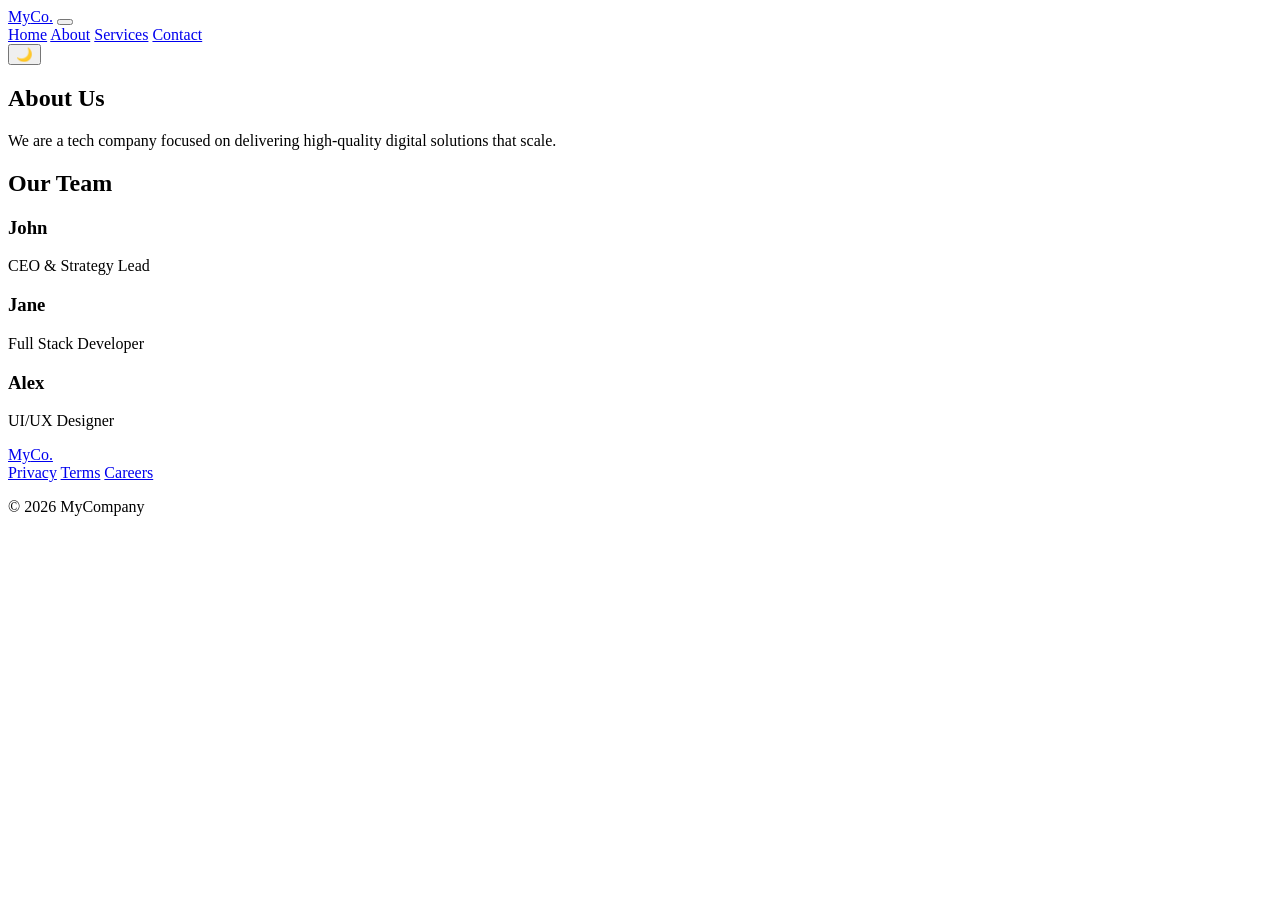
==== pages/about.html @ d69e5905 "mini project" ====
<!DOCTYPE html>
<html lang="en">

<head>
  <meta charset="UTF-8">
  <meta name="viewport" content="width=device-width, initial-scale=1.0">
  <title>About</title>

  <link rel="stylesheet" href="C:\TICL-Project\css\styles.css">
</head>

<body>

  <!-- OVERLAY -->
  <div class="overlay" id="overlay"></div>

  <!-- HEADER -->
  <header>

    <a href="index.html" class="logo">My<span>Co.</span></a>

    <!-- HAMBURGER -->
    <button class="hamburger" id="hamburger" aria-label="Menu">
      <span></span><span></span><span></span>
    </button>

    <!-- NAV -->
    <nav id="nav">
      <a href="C:\TICL-Project\pages\index.html">Home</a>
      <a href="C:\TICL-Project\pages\about.html" class="active">About</a>
      <a href="C:\TICL-Project\pages\services.html">Services</a>
      <a href="C:\TICL-Project\pages\contact.html">Contact</a>
    </nav>

    <!-- DARK MODE -->
    <button id="darkToggle" class="icon-btn">🌙</button>

  </header>

  <!-- ABOUT CONTENT -->
  <section class="section reveal">
    <h1 class="section-title">About Us</h1>
    <p class="section-sub">
      We are a tech company focused on delivering high-quality digital solutions that scale.
    </p>
  </section>

  <section class="section reveal">
    <h2 class="section-title">Our Team</h2>

    <div class="cards">
      <div class="card">
        <h3>John</h3>
        <p>CEO & Strategy Lead</p>
      </div>

      <div class="card">
        <h3>Jane</h3>
        <p>Full Stack Developer</p>
      </div>

      <div class="card">
        <h3>Alex</h3>
        <p>UI/UX Designer</p>
      </div>
    </div>
  </section>

  <!-- FOOTER -->
  <footer>
    <div class="footer-inner">
      <a href="index.html" class="logo">My<span>Co.</span></a>

      <div class="footer-links">
        <a href="#">Privacy</a>
        <a href="#">Terms</a>
        <a href="#">Careers</a>
      </div>

      <p class="footer-copy">© 2026 MyCompany</p>
    </div>
  </footer>

  <!-- SCRIPTS -->
  <script src="C:\TICL-Project\jsScripts\darkMode.js"></script>
  <script src="C:\TICL-Project\jsScripts\search.js"></script>
</body>

</html>
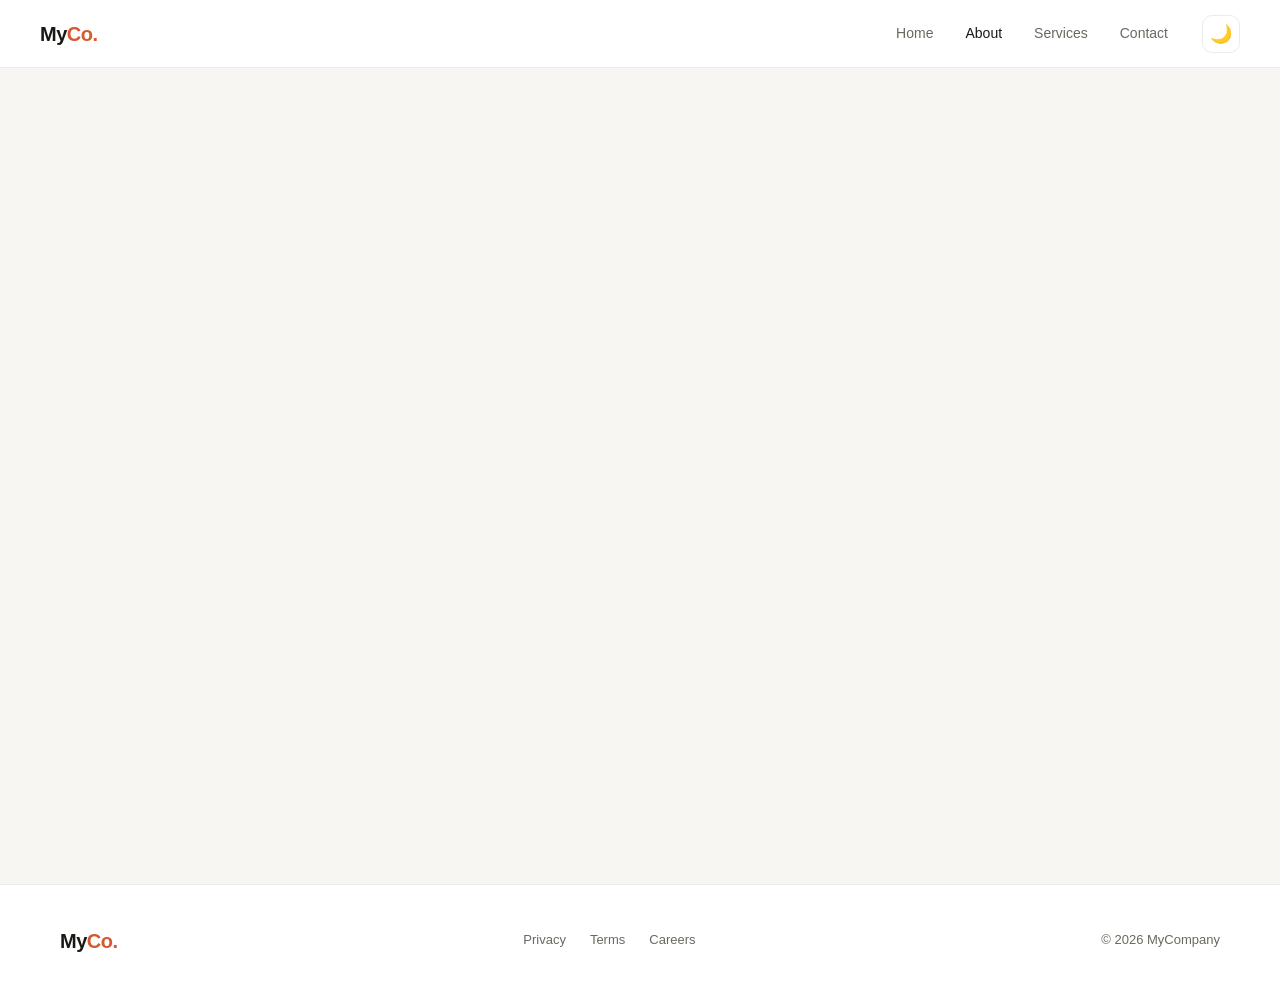
==== commit 451b4dd4: "updated all href path to local path" ====
--- a/pages/about.html
+++ b/pages/about.html
@@ -6,7 +6,7 @@
   <meta name="viewport" content="width=device-width, initial-scale=1.0">
   <title>About</title>
 
-  <link rel="stylesheet" href="C:\TICL-Project\css\styles.css">
+  <link rel="stylesheet" href="../styles.css">
 </head>
 
 <body>
@@ -26,10 +26,10 @@
 
     <!-- NAV -->
     <nav id="nav">
-      <a href="C:\TICL-Project\pages\index.html">Home</a>
-      <a href="C:\TICL-Project\pages\about.html" class="active">About</a>
-      <a href="C:\TICL-Project\pages\services.html">Services</a>
-      <a href="C:\TICL-Project\pages\contact.html">Contact</a>
+      <a href="index.html">Home</a>
+      <a href="pages\about.html" class="active">About</a>
+      <a href="pages\services.html">Services</a>
+      <a href="pages\contact.html">Contact</a>
     </nav>
 
     <!-- DARK MODE -->
@@ -82,8 +82,9 @@
   </footer>
 
   <!-- SCRIPTS -->
-  <script src="C:\TICL-Project\jsScripts\darkMode.js"></script>
-  <script src="C:\TICL-Project\jsScripts\search.js"></script>
+  <script src="jsScripts\darkMode.js"></script>
+  <script src="jsScripts\search.js"></script>
+
 </body>
 
 </html>
--- a/styles.css
+++ b/styles.css
@@ -0,0 +1,782 @@
+*,
+*::before,
+*::after {
+  margin: 0;
+  padding: 0;
+  box-sizing: border-box;
+}
+
+:root {
+  --bg: #f7f6f2;
+  --surface: #ffffff;
+  --text: #1a1814;
+  --muted: #6b6860;
+  --accent: #d45a30;
+  --accent2: #1a4fad;
+  --border: rgba(0, 0, 0, 0.08);
+  --shadow: 0 2px 16px rgba(0, 0, 0, 0.07);
+  --nav-h: 68px;
+  --radius: 14px;
+  --transition: 0.3s ease;
+}
+
+body.dark {
+  --bg: #14130f;
+  --surface: #1e1d19;
+  --text: #f0ece4;
+  --muted: #9b9890;
+  --border: rgba(255, 255, 255, 0.08);
+  --shadow: 0 2px 20px rgba(0, 0, 0, 0.4);
+}
+
+body {
+  background: var(--bg);
+  color: var(--text);
+  font-family: "DM Sans", sans-serif;
+  font-size: 16px;
+  line-height: 1.6;
+  transition:
+    background var(--transition),
+    color var(--transition);
+}
+
+/* ── HEADER ── */
+header {
+  position: sticky;
+  top: 0;
+  z-index: 200;
+  height: var(--nav-h);
+  background: var(--surface);
+  border-bottom: 1px solid var(--border);
+  display: flex;
+  align-items: center;
+  padding: 0 40px;
+  gap: 20px;
+  transition:
+    background var(--transition),
+    box-shadow var(--transition);
+}
+
+header.scrolled {
+  box-shadow: var(--shadow);
+}
+
+.logo {
+  font-family: "Syne", sans-serif;
+  font-weight: 700;
+  font-size: 20px;
+  letter-spacing: -0.5px;
+  color: var(--text);
+  text-decoration: none;
+  flex-shrink: 0;
+}
+
+.logo span {
+  color: var(--accent);
+}
+
+/* ── NAV LINKS ── */
+nav {
+  display: flex;
+  align-items: center;
+  gap: 4px;
+  margin-left: auto;
+}
+
+nav a {
+  font-size: 14px;
+  font-weight: 500;
+  color: var(--muted);
+  text-decoration: none;
+  padding: 8px 14px;
+  border-radius: 8px;
+  transition:
+    color var(--transition),
+    background var(--transition);
+}
+
+nav a:hover {
+  color: var(--text);
+  background: var(--border);
+}
+
+nav a.active {
+  color: var(--text);
+}
+
+/* ── HEADER CONTROLS ── */
+.header-controls {
+  display: flex;
+  align-items: center;
+  gap: 8px;
+}
+
+.icon-btn {
+  width: 38px;
+  height: 38px;
+  border: 1px solid var(--border);
+  border-radius: 10px;
+  background: transparent;
+  color: var(--text);
+  cursor: pointer;
+  display: flex;
+  align-items: center;
+  justify-content: center;
+  font-size: 18px;
+  transition:
+    background var(--transition),
+    border-color var(--transition);
+  flex-shrink: 0;
+  padding: 0;
+}
+
+.icon-btn:hover {
+  background: var(--border);
+}
+
+/* ── SEARCH ── */
+.search-wrap {
+  position: relative;
+}
+
+.search-input {
+  height: 38px;
+  width: 220px;
+  padding: 0 38px 0 14px;
+  border: 1px solid var(--border);
+  border-radius: 10px;
+  background: var(--bg);
+  color: var(--text);
+  font-size: 14px;
+  font-family: inherit;
+  outline: none;
+  transition:
+    border-color var(--transition),
+    width var(--transition);
+}
+
+.search-input:focus {
+  border-color: var(--accent2);
+  width: 260px;
+}
+
+.search-input::placeholder {
+  color: var(--muted);
+}
+
+.search-icon {
+  position: absolute;
+  right: 10px;
+  top: 50%;
+  transform: translateY(-50%);
+  font-size: 16px;
+  color: var(--muted);
+  pointer-events: none;
+}
+
+/* ── HAMBURGER ── */
+.hamburger {
+  display: none;
+  width: 38px;
+  height: 38px;
+  border: 1px solid var(--border);
+  border-radius: 10px;
+  background: transparent;
+  cursor: pointer;
+  flex-direction: column;
+  align-items: center;
+  justify-content: center;
+  gap: 5px;
+  padding: 0;
+  flex-shrink: 0;
+}
+
+.hamburger span {
+  display: block;
+  width: 18px;
+  height: 1.5px;
+  background: var(--text);
+  border-radius: 2px;
+  transition:
+    transform 0.3s,
+    opacity 0.3s;
+}
+
+.hamburger.open span:nth-child(1) {
+  transform: translateY(6.5px) rotate(45deg);
+}
+
+.hamburger.open span:nth-child(2) {
+  opacity: 0;
+}
+
+.hamburger.open span:nth-child(3) {
+  transform: translateY(-6.5px) rotate(-45deg);
+}
+
+/* ── MOBILE OVERLAY ── */
+.overlay {
+  display: none;
+  position: fixed;
+  inset: 0;
+  background: rgba(0, 0, 0, 0.4);
+  z-index: 150;
+  backdrop-filter: blur(2px);
+}
+
+.overlay.show {
+  display: block;
+}
+
+/* ── HERO ── */
+.hero {
+  min-height: calc(90vh - var(--nav-h));
+  display: flex;
+  align-items: center;
+  justify-content: space-between;
+  gap: 60px;
+  padding: 80px 60px;
+  max-width: 1200px;
+  margin: 0 auto;
+}
+
+.hero-text {
+  flex: 1;
+}
+
+.hero-badge {
+  display: inline-flex;
+  align-items: center;
+  gap: 6px;
+  background: #fff3ee;
+  color: var(--accent);
+  border: 1px solid rgba(212, 90, 48, 0.2);
+  font-size: 12px;
+  font-weight: 500;
+  letter-spacing: 0.04em;
+  padding: 5px 12px;
+  border-radius: 20px;
+  margin-bottom: 20px;
+}
+
+body.dark .hero-badge {
+  background: rgba(212, 90, 48, 0.15);
+}
+
+.hero h1 {
+  font-family: "Syne", sans-serif;
+  font-size: clamp(36px, 5vw, 62px);
+  font-weight: 700;
+  line-height: 1.1;
+  letter-spacing: -1.5px;
+  margin-bottom: 20px;
+}
+
+.hero h1 em {
+  color: var(--accent);
+  font-style: normal;
+}
+
+.hero p {
+  font-size: 18px;
+  color: var(--muted);
+  max-width: 480px;
+  margin-bottom: 36px;
+  line-height: 1.7;
+}
+
+.hero-actions {
+  display: flex;
+  gap: 12px;
+  flex-wrap: wrap;
+}
+
+.btn-primary {
+  display: inline-flex;
+  align-items: center;
+  gap: 8px;
+  padding: 14px 28px;
+  background: var(--accent);
+  color: #fff;
+  border: none;
+  border-radius: 10px;
+  font-size: 15px;
+  font-weight: 500;
+  font-family: inherit;
+  cursor: pointer;
+  transition:
+    transform 0.2s,
+    box-shadow 0.2s;
+  text-decoration: none;
+}
+
+.btn-primary:hover {
+  transform: translateY(-2px);
+  box-shadow: 0 8px 20px rgba(212, 90, 48, 0.3);
+}
+
+.btn-outline {
+  display: inline-flex;
+  align-items: center;
+  gap: 8px;
+  padding: 14px 28px;
+  background: transparent;
+  color: var(--text);
+  border: 1px solid var(--border);
+  border-radius: 10px;
+  font-size: 15px;
+  font-weight: 500;
+  font-family: inherit;
+  cursor: pointer;
+  transition: background var(--transition);
+}
+
+.btn-outline:hover {
+  background: var(--border);
+}
+
+.hero-visual {
+  flex: 1;
+  max-width: 480px;
+  display: flex;
+  align-items: center;
+  justify-content: center;
+}
+
+.hero-illustration {
+  width: 100%;
+  aspect-ratio: 1;
+  max-width: 400px;
+  border-radius: 24px;
+  background: linear-gradient(135deg, #e8f2ff 0%, #f5edff 100%);
+  display: flex;
+  align-items: center;
+  justify-content: center;
+  font-size: 100px;
+  border: 1px solid var(--border);
+  position: relative;
+  overflow: hidden;
+}
+
+body.dark .hero-illustration {
+  background: linear-gradient(135deg, #1a2540 0%, #221a35 100%);
+}
+
+.hero-illustration::before {
+  content: "";
+  position: absolute;
+  width: 250px;
+  height: 250px;
+  border-radius: 50%;
+  background: rgba(212, 90, 48, 0.08);
+  top: -60px;
+  right: -60px;
+}
+
+/* ── STATS BAR ── */
+.stats-bar {
+  border-top: 1px solid var(--border);
+  border-bottom: 1px solid var(--border);
+  background: var(--surface);
+}
+
+.stats-inner {
+  display: flex;
+  justify-content: space-around;
+  max-width: 1200px;
+  margin: 0 auto;
+  padding: 32px 60px;
+  gap: 20px;
+  flex-wrap: wrap;
+}
+
+.stat {
+  text-align: center;
+}
+
+.stat-num {
+  font-family: "Syne", sans-serif;
+  font-size: 32px;
+  font-weight: 700;
+  color: var(--accent);
+  line-height: 1;
+}
+
+.stat-label {
+  font-size: 13px;
+  color: var(--muted);
+  margin-top: 4px;
+}
+
+/* ── SECTION ── */
+.section {
+  padding: 100px 60px;
+  max-width: 1200px;
+  margin: 0 auto;
+}
+
+.section-label {
+  font-size: 12px;
+  font-weight: 600;
+  letter-spacing: 0.1em;
+  color: var(--accent);
+  text-transform: uppercase;
+  margin-bottom: 12px;
+}
+
+.section-title {
+  font-family: "Syne", sans-serif;
+  font-size: clamp(28px, 3.5vw, 44px);
+  font-weight: 700;
+  letter-spacing: -1px;
+  margin-bottom: 16px;
+}
+
+.section-sub {
+  font-size: 16px;
+  color: var(--muted);
+  max-width: 520px;
+  margin-bottom: 60px;
+  line-height: 1.7;
+}
+
+/* ── CARDS ── */
+.cards {
+  display: grid;
+  grid-template-columns: repeat(auto-fit, minmax(260px, 1fr));
+  gap: 20px;
+}
+
+.card {
+  background: var(--surface);
+  border: 1px solid var(--border);
+  border-radius: var(--radius);
+  padding: 32px 28px;
+  transition:
+    transform 0.3s,
+    box-shadow 0.3s;
+}
+
+.card:hover {
+  transform: translateY(-6px);
+  box-shadow: var(--shadow);
+}
+
+.card-icon {
+  width: 48px;
+  height: 48px;
+  border-radius: 12px;
+  background: var(--bg);
+  border: 1px solid var(--border);
+  display: flex;
+  align-items: center;
+  justify-content: center;
+  font-size: 22px;
+  margin-bottom: 20px;
+}
+
+.card h3 {
+  font-family: "Syne", sans-serif;
+  font-size: 18px;
+  font-weight: 600;
+  margin-bottom: 10px;
+}
+
+.card p {
+  font-size: 14px;
+  color: var(--muted);
+  line-height: 1.7;
+}
+
+/* ── CONTACT ── */
+.contact-wrap {
+  display: grid;
+  grid-template-columns: 1fr 1fr;
+  gap: 60px;
+  align-items: start;
+}
+
+.contact-info h2 {
+  font-family: "Syne", sans-serif;
+  font-size: 36px;
+  font-weight: 700;
+  letter-spacing: -1px;
+  margin-bottom: 16px;
+}
+
+.contact-info p {
+  color: var(--muted);
+  line-height: 1.7;
+  margin-bottom: 32px;
+}
+
+.contact-detail {
+  display: flex;
+  gap: 12px;
+  align-items: flex-start;
+  margin-bottom: 20px;
+}
+
+.contact-detail-icon {
+  width: 38px;
+  height: 38px;
+  background: var(--bg);
+  border: 1px solid var(--border);
+  border-radius: 10px;
+  display: flex;
+  align-items: center;
+  justify-content: center;
+  font-size: 18px;
+  flex-shrink: 0;
+}
+
+.contact-detail-text .label {
+  font-size: 12px;
+  color: var(--muted);
+}
+
+.contact-detail-text .value {
+  font-size: 14px;
+  font-weight: 500;
+}
+
+.form-group {
+  margin-bottom: 16px;
+}
+
+.form-group label {
+  display: block;
+  font-size: 13px;
+  font-weight: 500;
+  margin-bottom: 6px;
+  color: var(--text);
+}
+
+.form-group input,
+.form-group textarea {
+  width: 100%;
+  padding: 12px 16px;
+  border: 1px solid var(--border);
+  border-radius: 10px;
+  background: var(--bg);
+  color: var(--text);
+  font-family: inherit;
+  font-size: 14px;
+  outline: none;
+  transition: border-color var(--transition);
+  resize: vertical;
+}
+
+.form-group input:focus,
+.form-group textarea:focus {
+  border-color: var(--accent2);
+}
+
+/* ── FOOTER ── */
+footer {
+  background: var(--surface);
+  border-top: 1px solid var(--border);
+  padding: 40px 60px;
+}
+
+.footer-inner {
+  max-width: 1200px;
+  margin: 0 auto;
+  display: flex;
+  align-items: center;
+  justify-content: space-between;
+  gap: 20px;
+  flex-wrap: wrap;
+}
+
+.footer-links {
+  display: flex;
+  gap: 24px;
+}
+
+.footer-links a {
+  font-size: 13px;
+  color: var(--muted);
+  text-decoration: none;
+  transition: color var(--transition);
+}
+
+.footer-links a:hover {
+  color: var(--text);
+}
+
+.footer-copy {
+  font-size: 13px;
+  color: var(--muted);
+}
+
+/* ── REVEAL ANIMATION ── */
+.reveal {
+  opacity: 0;
+  transform: translateY(30px);
+  transition:
+    opacity 0.7s ease,
+    transform 0.7s ease;
+}
+
+.reveal.visible {
+  opacity: 1;
+  transform: translateY(0);
+}
+
+/* ── MOBILE STYLES ── */
+@media (max-width: 768px) {
+  header {
+    padding: 0 20px;
+  }
+
+  .search-wrap {
+    display: none;
+  }
+
+  .hamburger {
+    display: flex;
+  }
+
+  nav {
+    position: fixed;
+    top: 0;
+    right: 0;
+    width: min(280px, 85vw);
+    height: 100vh;
+    background: var(--surface);
+    flex-direction: column;
+    align-items: flex-start;
+    gap: 0;
+    padding: calc(var(--nav-h) + 20px) 0 40px;
+    border-left: 1px solid var(--border);
+    transform: translateX(100%);
+    transition: transform 0.35s cubic-bezier(0.4, 0, 0.2, 1);
+    z-index: 160;
+    margin-left: 0;
+    overflow-y: auto;
+  }
+
+  nav.open {
+    transform: translateX(0);
+  }
+
+  nav a {
+    width: 100%;
+    padding: 16px 28px;
+    border-radius: 0;
+    border-bottom: 1px solid var(--border);
+    font-size: 16px;
+  }
+
+  .hero {
+    flex-direction: column;
+    padding: 60px 24px;
+    text-align: center;
+    min-height: auto;
+    gap: 40px;
+  }
+
+  .hero p {
+    margin-left: auto;
+    margin-right: auto;
+  }
+
+  .hero-actions {
+    justify-content: center;
+  }
+
+  .hero-visual {
+    width: 100%;
+    max-width: 100%;
+  }
+
+  .hero-illustration {
+    max-width: 280px;
+    margin: 0 auto;
+  }
+
+  .stats-inner {
+    padding: 28px 24px;
+    gap: 28px;
+  }
+
+  .section {
+    padding: 60px 24px;
+  }
+
+  .contact-wrap {
+    grid-template-columns: 1fr;
+    gap: 40px;
+  }
+
+  footer {
+    padding: 32px 24px;
+  }
+
+  .footer-inner {
+    flex-direction: column;
+    align-items: flex-start;
+  }
+}
+
+@media (max-width: 480px) {
+  .hero-actions {
+    flex-direction: column;
+    align-items: center;
+  }
+
+  .btn-primary,
+  .btn-outline {
+    width: 100%;
+    justify-content: center;
+  }
+
+  .cards {
+    grid-template-columns: 1fr;
+  }
+}
+
+/*Search CSS*/
+/* ── SEARCH SUGGESTIONS ── */
+.suggestions {
+  position: absolute;
+  top: calc(100% + 6px);
+  left: 0;
+  width: 100%;
+  background: var(--surface);
+  border: 1px solid var(--border);
+  border-radius: 12px;
+  box-shadow: var(--shadow);
+  list-style: none;
+  padding: 6px 0;
+  margin: 0;
+  max-height: 240px;
+  overflow-y: auto;
+  z-index: 999;
+  display: none;
+}
+
+.suggestions li {
+  padding: 10px 14px;
+  font-size: 14px;
+  cursor: pointer;
+  color: var(--text);
+  transition: background 0.2s ease;
+}
+
+.suggestions li:hover {
+  background: var(--bg);
+}
+
+/*adding the search in the mobile*/
+@media (max-width: 768px) {
+  .search-wrap {
+    display: block;
+    width: 100%;
+  }
+
+  .search-input {
+    width: 100%;
+  }
+}
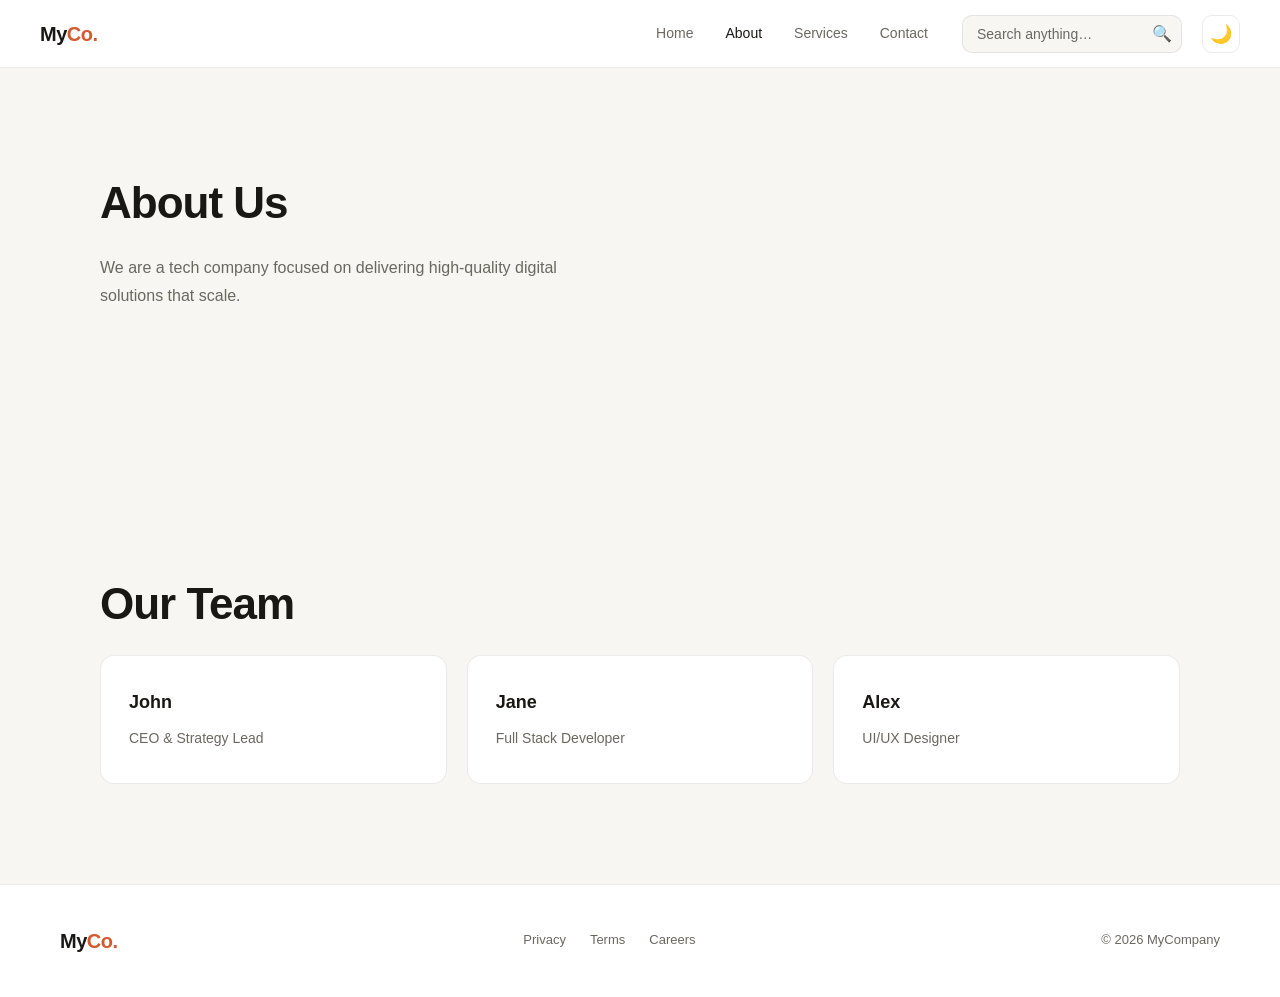
==== commit 0917e11a: "Fixed the issues -- pages issue and the navigation issue, search bar issue content not visible issue" ====
--- a/pages/about.html
+++ b/pages/about.html
@@ -15,25 +15,35 @@
   <div class="overlay" id="overlay"></div>
 
   <!-- HEADER -->
-  <header>
+  <header id="header">
 
     <a href="index.html" class="logo">My<span>Co.</span></a>
 
-    <!-- HAMBURGER -->
-    <button class="hamburger" id="hamburger" aria-label="Menu">
-      <span></span><span></span><span></span>
-    </button>
 
     <!-- NAV -->
     <nav id="nav">
-      <a href="index.html">Home</a>
-      <a href="pages\about.html" class="active">About</a>
-      <a href="pages\services.html">Services</a>
-      <a href="pages\contact.html">Contact</a>
+      <a href="../index.html">Home</a>
+      <a href="../pages/about.html" class="active">About</a>
+      <a href="../pages/services.html">Services</a>
+      <a href="../pages/contact.html">Contact</a>
     </nav>
 
-    <!-- DARK MODE -->
-    <button id="darkToggle" class="icon-btn">🌙</button>
+
+    <!-- SEARCH -->
+    <div class="search-wrap">
+      <input type="text" id="searchInput" placeholder="Search anything…" class="search-input">
+      <span class="search-icon">🔍</span>
+    </div>
+
+    <!-- RIGHT SIDE CONTROLS -->
+    <div class="header-controls">
+      <button class="icon-btn" id="darkToggle" title="Toggle dark mode">🌙</button>
+
+      <button class="hamburger" id="hamburger" aria-label="Menu">
+        <span></span><span></span><span></span>
+      </button>
+    </div>
+
 
   </header>
 
@@ -82,8 +92,9 @@
   </footer>
 
   <!-- SCRIPTS -->
-  <script src="jsScripts\darkMode.js"></script>
-  <script src="jsScripts\search.js"></script>
+  <script src="jsScripts/darkMode.js"></script>
+  <script src="jsScripts/search.js"></script>
+
 
 </body>
 
